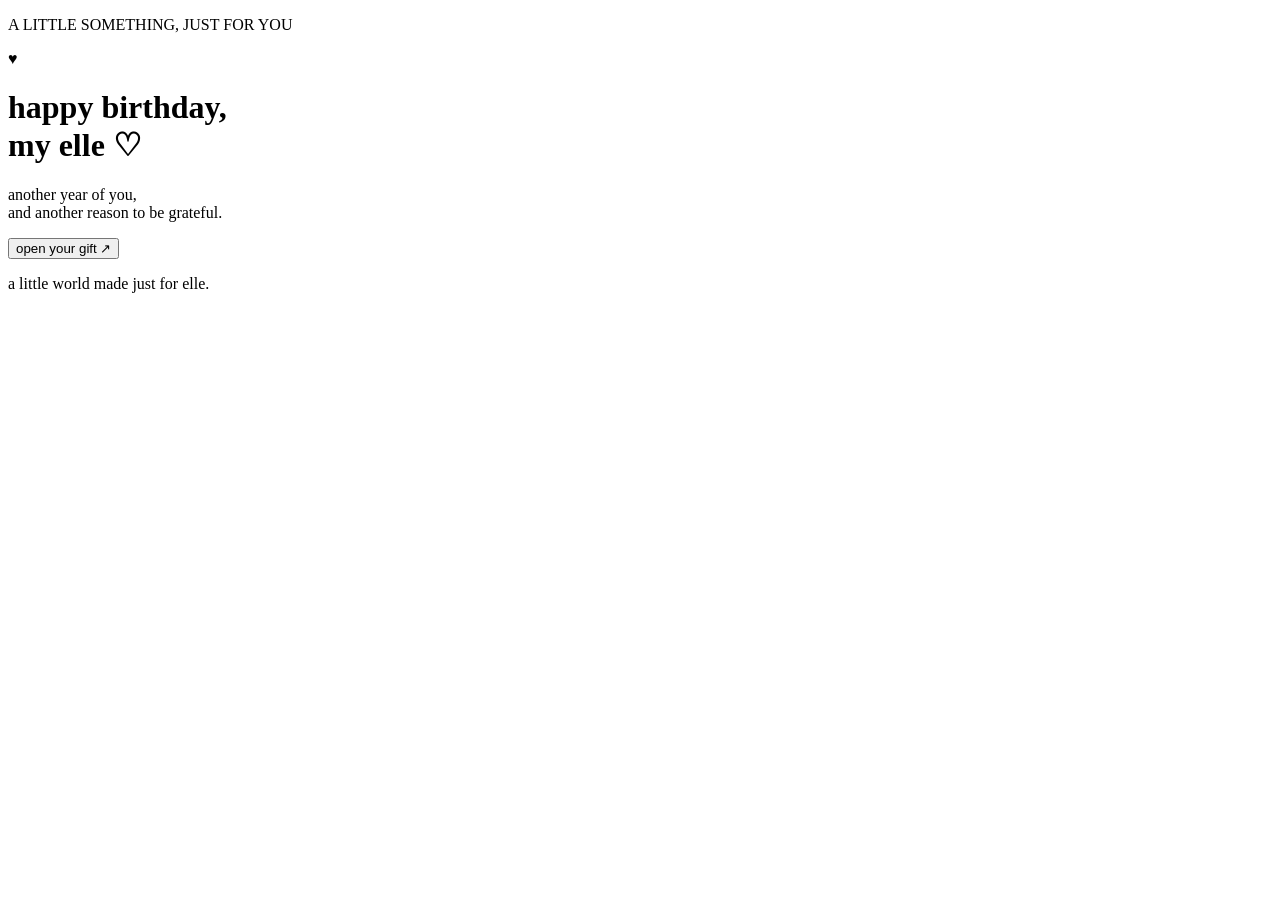
==== index.html @ bfdeb10f "Create index.html" ====
<!DOCTYPE html>
<html lang="en">
<head>
    <meta charset="UTF-8">
    <meta name="viewport" content="width=device-width, initial-scale=1.0">

    <title>happy birthday, elle ♡</title>

    <link rel="stylesheet" href="style.css">
</head>

<body>

    <main class="birthday-screen">

        <div class="birthday-content">

            <p class="eyebrow">
                A LITTLE SOMETHING, JUST FOR YOU
            </p>

            <div class="heart-icon">♥</div>

            <h1>
                happy birthday,<br>
                <span>my elle ♡</span>
            </h1>

            <div class="divider"></div>

            <p class="description">
                another year of you,<br>
                and another reason to be grateful.
            </p>

            <button id="open-gift">
                open your gift <span>↗</span>
            </button>

            <p class="footer-note">
                a little world made just for elle.
            </p>

        </div>

    </main>

    <script src="script.js"></script>
</body>
</html>
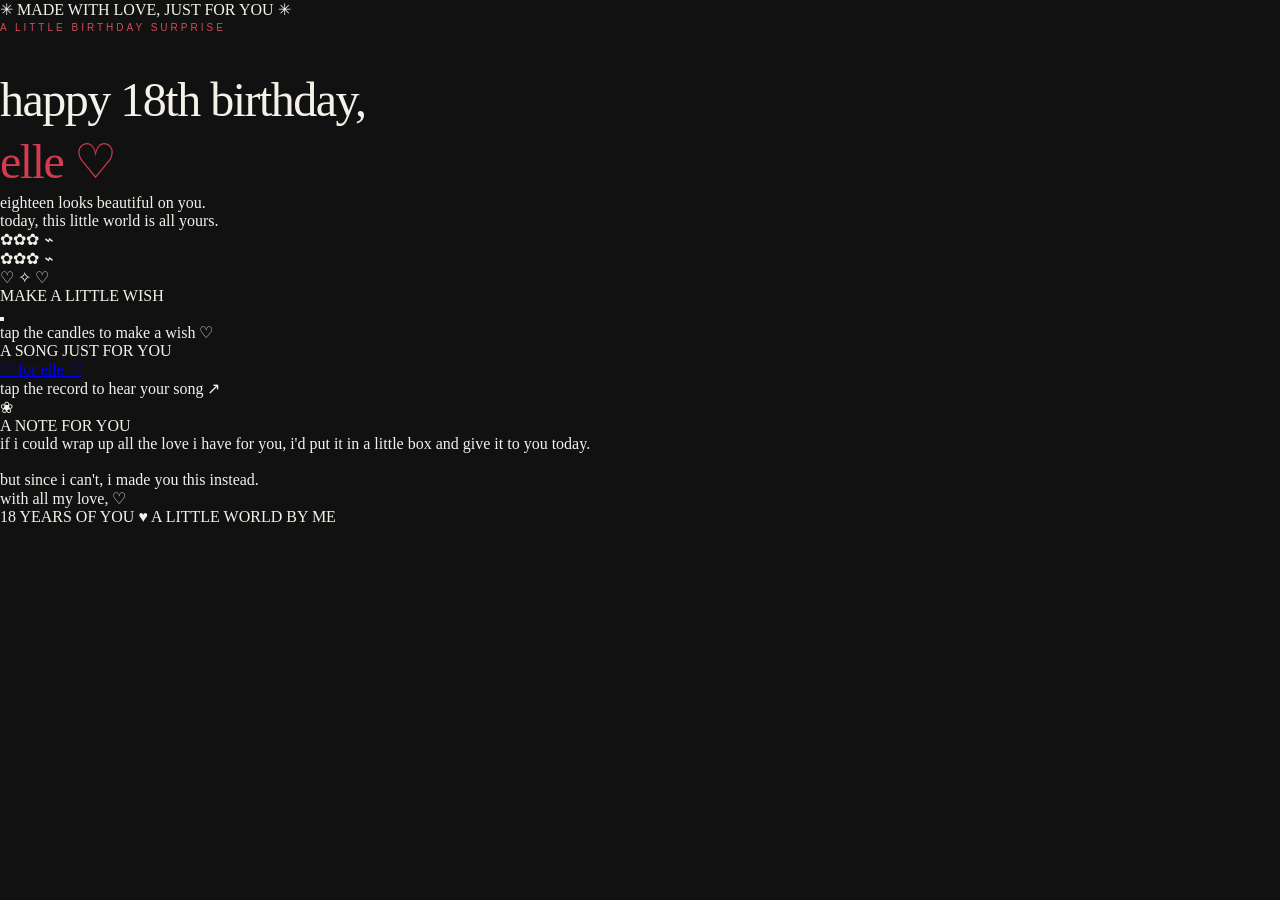
==== commit 6c87db95: "Update index.html" ====
--- a/index.html
+++ b/index.html
@@ -1,50 +1,164 @@
+
 <!DOCTYPE html>
 <html lang="en">
 <head>
-    <meta charset="UTF-8">
-    <meta name="viewport" content="width=device-width, initial-scale=1.0">
-
-    <title>happy birthday, elle ♡</title>
-
-    <link rel="stylesheet" href="style.css">
+  <meta charset="UTF-8">
+  <meta name="viewport" content="width=device-width, initial-scale=1.0">
+  <meta name="theme-color" content="#f5efe5">
+  <meta name="description" content="A little birthday world made with love for Elle.">
+  <title>Happy 18th Birthday Elle<33</title>
+  <link rel="stylesheet" href="style.css">
+  <link rel="preconnect" href="https://fonts.googleapis.com">
+  <link rel="preconnect" href="https://fonts.gstatic.com" crossorigin>
+  <link href="https://fonts.googleapis.com/css2?family=DM+Sans:wght@400;500;600;700&family=Playfair+Display:ital,wght@0,400;0,500;0,600;1,400;1,500&display=swap" rel="stylesheet">
 </head>
 
 <body>
+  <main class="birthday-page">
 
-    <main class="birthday-screen">
+    <div class="top-note">
+      <span class="tiny-star">✳</span>
+      MADE WITH LOVE, JUST FOR YOU
+      <span class="tiny-star">✳</span>
+    </div>
 
-        <div class="birthday-content">
+    <header class="intro">
+      <p class="eyebrow">A LITTLE BIRTHDAY SURPRISE</p>
 
-            <p class="eyebrow">
-                A LITTLE SOMETHING, JUST FOR YOU
-            </p>
+      <h1>happy 18th birthday,<br>
+        <span>elle ♡</span>
+      </h1>
 
-            <div class="heart-icon">♥</div>
+      <p class="intro-copy">
+        eighteen looks beautiful on you.<br>
+        today, this little world is all yours.
+      </p>
+    </header>
 
-            <h1>
-                happy birthday,<br>
-                <span>my elle ♡</span>
-            </h1>
+    <section class="birthday-scene" aria-label="Birthday cake and record player">
 
-            <div class="divider"></div>
+      <!-- Decorative orchids -->
+      <div class="orchid orchid-one" aria-hidden="true">
+        <span>✿</span><span>✿</span><span>✿</span>
+        <i>⌁</i>
+      </div>
 
-            <p class="description">
-                another year of you,<br>
-                and another reason to be grateful.
-            </p>
+      <div class="orchid orchid-two" aria-hidden="true">
+        <span>✿</span><span>✿</span><span>✿</span>
+        <i>⌁</i>
+      </div>
 
-            <button id="open-gift">
-                open your gift <span>↗</span>
-            </button>
+      <span class="floating-heart heart-one" aria-hidden="true">♡</span>
+      <span class="floating-heart heart-two" aria-hidden="true">✧</span>
+      <span class="floating-heart heart-three" aria-hidden="true">♡</span>
 
-            <p class="footer-note">
-                a little world made just for elle.
-            </p>
+      <!-- Birthday cake -->
+      <section class="cake-area">
+        <p class="object-label">MAKE A LITTLE WISH</p>
 
-        </div>
+        <button
+          class="cake-button"
+          id="candleButton"
+          type="button"
+          aria-label="Blow out the birthday candles"
+        >
+          <span class="cake-candles" aria-hidden="true">
+            <span class="candle candle-left">
+              <span class="flame"></span>
+            </span>
+            <span class="candle candle-middle">
+              <span class="flame"></span>
+            </span>
+            <span class="candle candle-right">
+              <span class="flame"></span>
+            </span>
+          </span>
 
-    </main>
+          <span class="cake">
+            <span class="cake-top">
+              <span class="icing-drip drip-one"></span>
+              <span class="icing-drip drip-two"></span>
+              <span class="icing-drip drip-three"></span>
+              <span class="icing-drip drip-four"></span>
+            </span>
+            <span class="cake-middle"></span>
+            <span class="cake-bottom"></span>
+            <span class="cake-plate"></span>
+          </span>
+        </button>
 
-    <script src="script.js"></script>
+        <p class="cake-hint" id="candleHint">
+          tap the candles to make a wish ♡
+        </p>
+        <p class="wish-message" id="wishMessage" hidden>
+          make a wish, birthday girl. ♡
+        </p>
+      </section>
+
+      <!-- Record player -->
+      <section class="record-area">
+        <p class="object-label">A SONG JUST FOR YOU</p>
+
+        <a
+          class="record-link"
+          id="spotifyLink"
+          href="https://open.spotify.com/track/7D0RhFcb3CrfPuTJ0obrod?si=yHlJPWkFQVKCgCAY8pLTEg&amp;utm_source=copy-link"
+          target="_blank"
+          rel="noopener noreferrer"
+          aria-label="Open Elle's birthday song on Spotify"
+        >
+          <span class="turntable">
+            <span class="turntable-top">
+              <span class="vinyl" id="vinyl">
+                <span class="vinyl-groove groove-one"></span>
+                <span class="vinyl-groove groove-two"></span>
+                <span class="vinyl-groove groove-three"></span>
+                <span class="vinyl-label">
+                  <span>♡</span>
+                </span>
+              </span>
+
+              <span class="tonearm">
+                <span class="tonearm-joint"></span>
+                <span class="tonearm-stick"></span>
+                <span class="tonearm-head"></span>
+              </span>
+            </span>
+
+            <span class="turntable-front">
+              <span class="player-light"></span>
+              <span class="player-brand">for elle ♡</span>
+            </span>
+          </span>
+        </a>
+
+        <p class="record-hint">tap the record to hear your song ↗</p>
+      </section>
+    </section>
+
+    <div class="scene-divider">
+      <span></span> ❀ <span></span>
+    </div>
+
+    <section class="welcome-note">
+      <p class="note-kicker">A NOTE FOR YOU</p>
+      <p class="note-text">
+        if i could wrap up all the love i have for you,
+        i'd put it in a little box and give it to you today.
+        <br><br>
+        but since i can't, i made you this instead.
+      </p>
+      <span class="note-heart">with all my love, ♡</span>
+    </section>
+
+    <footer class="page-footer">
+      <span>18 YEARS OF YOU</span>
+      <span class="footer-heart">♥</span>
+      <span>A LITTLE WORLD BY ME</span>
+    </footer>
+
+  </main>
+
+  <script src="script.js"></script>
 </body>
 </html>
--- a/style.css
+++ b/style.css
@@ -0,0 +1,226 @@
+/* =================================
+   ELLE'S BIRTHDAY WEBSITE
+   THEME: CHERRY RED ❤️
+================================= */
+
+:root {
+    --cherry-red: #B51F36;
+    --dark-red: #8B1A2A;
+    --soft-black: #111111;
+    --warm-cream: #F4F1E9;
+    --muted-cream: #D9D2CA;
+}
+
+/* RESET */
+
+* {
+    margin: 0;
+    padding: 0;
+    box-sizing: border-box;
+}
+
+html {
+    scroll-behavior: smooth;
+}
+
+body {
+    min-height: 100vh;
+    background: var(--soft-black);
+    color: var(--warm-cream);
+    font-family: Georgia, "Times New Roman", serif;
+}
+
+/* MAIN SCREEN */
+
+.birthday-screen {
+    min-height: 100vh;
+    min-height: 100svh;
+
+    display: flex;
+    align-items: center;
+    justify-content: center;
+
+    padding: 32px 24px;
+
+    background:
+        radial-gradient(
+            ellipse at center,
+            rgba(181, 31, 54, 0.13),
+            transparent 65%
+        ),
+        var(--soft-black);
+}
+
+/* CONTENT */
+
+.birthday-content {
+    width: 100%;
+    max-width: 480px;
+
+    display: flex;
+    flex-direction: column;
+    align-items: center;
+
+    text-align: center;
+
+    animation: fade-in 1.2s ease both;
+}
+
+/* INTRO TEXT */
+
+.eyebrow {
+    margin-bottom: 32px;
+
+    color: #D34A5D;
+    font-family: Arial, sans-serif;
+    font-size: 10px;
+    letter-spacing: 3px;
+    line-height: 1.8;
+}
+
+/* HEART */
+
+.heart-icon {
+    width: 56px;
+    height: 56px;
+
+    display: flex;
+    align-items: center;
+    justify-content: center;
+
+    margin-bottom: 28px;
+
+    border-radius: 50%;
+    background: var(--cherry-red);
+
+    color: var(--warm-cream);
+    font-size: 24px;
+
+    box-shadow: 0 0 35px rgba(181, 31, 54, 0.2);
+}
+
+/* HEADING */
+
+h1 {
+    color: var(--warm-cream);
+    font-size: clamp(32px, 8vw, 48px);
+    font-weight: normal;
+    line-height: 1.3;
+    letter-spacing: -1.5px;
+}
+
+h1 span {
+    color: #D43A50;
+}
+
+/* DIVIDER */
+
+.divider {
+    width: 48px;
+    height: 2px;
+
+    margin: 28px 0;
+
+    background: var(--cherry-red);
+}
+
+/* DESCRIPTION */
+
+.description {
+    color: var(--muted-cream);
+    font-size: 15px;
+    line-height: 2;
+}
+
+/* BUTTON */
+
+#open-gift {
+    margin-top: 36px;
+    padding: 14px 25px;
+
+    border: 1px solid var(--cherry-red);
+    border-radius: 5px;
+
+    background: var(--cherry-red);
+    color: #FFFFFF;
+
+    font-family: Arial, sans-serif;
+    font-size: 12px;
+    letter-spacing: 0.5px;
+
+    cursor: pointer;
+
+    transition:
+        background 0.3s ease,
+        transform 0.3s ease,
+        box-shadow 0.3s ease;
+}
+
+#open-gift:hover {
+    background: var(--dark-red);
+    box-shadow: 0 0 25px rgba(181, 31, 54, 0.2);
+    transform: translateY(-2px);
+}
+
+#open-gift:focus-visible {
+    outline: 2px solid var(--warm-cream);
+    outline-offset: 5px;
+}
+
+#open-gift span {
+    margin-left: 8px;
+}
+
+/* FOOTER */
+
+.footer-note {
+    margin-top: 28px;
+
+    color: #A6A09B;
+    font-size: 12px;
+    font-style: italic;
+}
+
+/* ENTRANCE ANIMATION */
+
+@keyframes fade-in {
+    from {
+        opacity: 0;
+        transform: translateY(12px);
+    }
+
+    to {
+        opacity: 1;
+        transform: translateY(0);
+    }
+}
+
+/* ACCESSIBILITY */
+
+@media (prefers-reduced-motion: reduce) {
+    *,
+    *::before,
+    *::after {
+        animation-duration: 0.01ms !important;
+        animation-iteration-count: 1 !important;
+        transition-duration: 0.01ms !important;
+        scroll-behavior: auto !important;
+    }
+}
+
+/* SMALL SCREENS */
+
+@media (max-width: 380px) {
+    .birthday-screen {
+        padding: 24px 18px;
+    }
+
+    .eyebrow {
+        font-size: 9px;
+        letter-spacing: 2px;
+    }
+
+    .description {
+        font-size: 14px;
+    }
+}
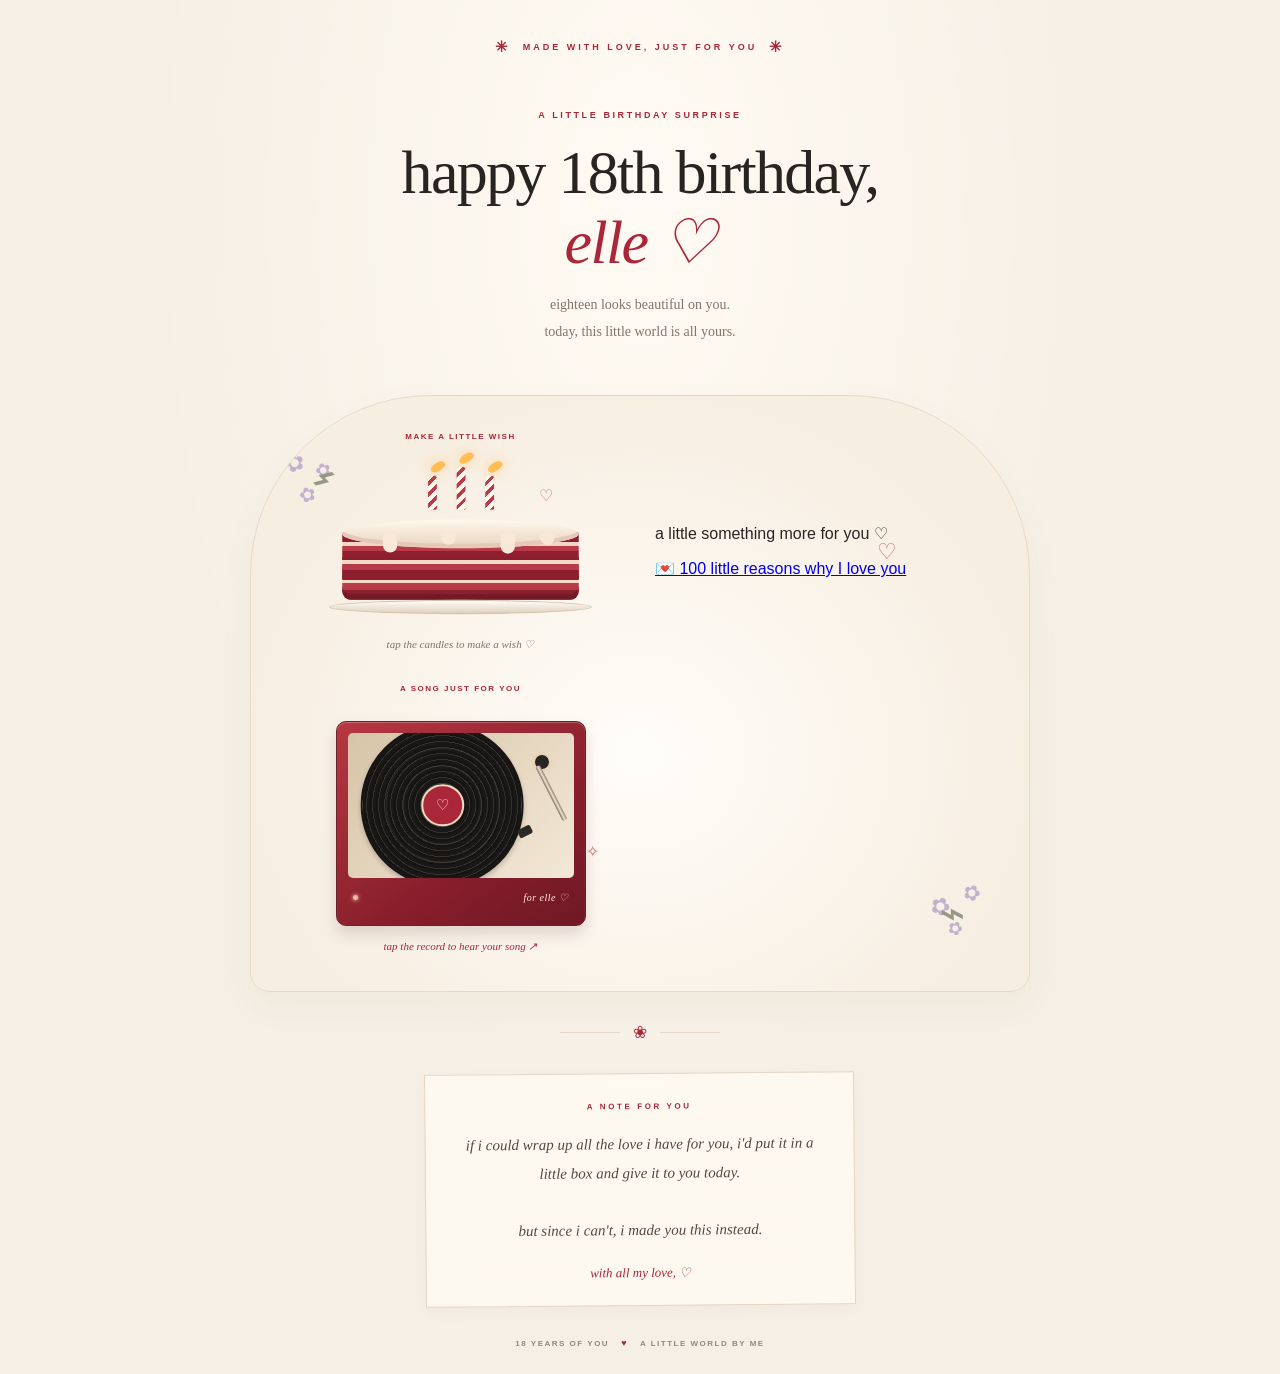
==== commit d80e4767: "Update index.html" ====
--- a/index.html
+++ b/index.html
@@ -95,6 +95,13 @@
         </p>
       </section>
 
+      <div class="reasons-link">
+    <p>a little something more for you ♡</p>
+    <a href="reasons.html" class="reasons-button">
+      💌 100 little reasons why I love you
+    </a>
+      </div>
+
       <!-- Record player -->
       <section class="record-area">
         <p class="object-label">A SONG JUST FOR YOU</p>
--- a/style.css
+++ b/style.css
@@ -1,226 +1,804 @@
-/* =================================
-   ELLE'S BIRTHDAY WEBSITE
-   THEME: CHERRY RED ❤️
-================================= */
 
 :root {
-    --cherry-red: #B51F36;
-    --dark-red: #8B1A2A;
-    --soft-black: #111111;
-    --warm-cream: #F4F1E9;
-    --muted-cream: #D9D2CA;
-}
-
-/* RESET */
+  --cream: #f5efe5;
+  --paper: #fffaf1;
+  --red: #a92738;
+  --red-dark: #761b29;
+  --red-light: #d66b72;
+  --ink: #282421;
+  --muted: #82766a;
+  --line: #e5d8c8;
+  --lilac: #b9a6c9;
+}
 
 * {
-    margin: 0;
-    padding: 0;
-    box-sizing: border-box;
+  box-sizing: border-box;
 }
 
 html {
-    scroll-behavior: smooth;
+  scroll-behavior: smooth;
 }
 
 body {
-    min-height: 100vh;
-    background: var(--soft-black);
-    color: var(--warm-cream);
-    font-family: Georgia, "Times New Roman", serif;
-}
-
-/* MAIN SCREEN */
-
-.birthday-screen {
-    min-height: 100vh;
-    min-height: 100svh;
-
-    display: flex;
-    align-items: center;
-    justify-content: center;
-
-    padding: 32px 24px;
-
-    background:
-        radial-gradient(
-            ellipse at center,
-            rgba(181, 31, 54, 0.13),
-            transparent 65%
-        ),
-        var(--soft-black);
-}
-
-/* CONTENT */
-
-.birthday-content {
+  margin: 0;
+  background:
+    radial-gradient(ellipse at 50% 15%, #fffaf3 0%, transparent 55%),
+    var(--cream);
+  color: var(--ink);
+  font-family: "DM Sans", sans-serif;
+}
+
+button,
+a {
+  -webkit-tap-highlight-color: transparent;
+}
+
+button:focus-visible,
+a:focus-visible {
+  outline: 2px solid var(--red);
+  outline-offset: 6px;
+}
+
+.birthday-page {
+  width: min(100% - 32px, 780px);
+  margin: 0 auto;
+  padding: 28px 0 18px;
+}
+
+.top-note {
+  display: flex;
+  align-items: center;
+  justify-content: center;
+  gap: 12px;
+  color: var(--red);
+  font-size: 9px;
+  font-weight: 700;
+  letter-spacing: 3px;
+  text-align: center;
+}
+
+.tiny-star {
+  font-size: 15px;
+}
+
+.intro {
+  padding: 45px 8px 10px;
+  text-align: center;
+}
+
+.eyebrow,
+.object-label,
+.note-kicker {
+  margin: 0;
+  color: var(--red);
+  font-size: 9px;
+  font-weight: 700;
+  letter-spacing: 2.6px;
+}
+
+.intro h1 {
+  margin: 17px 0 15px;
+  font-family: "Playfair Display", Georgia, serif;
+  font-size: clamp(37px, 8vw, 62px);
+  font-weight: 400;
+  line-height: 1.13;
+  letter-spacing: -1.7px;
+}
+
+.intro h1 span {
+  color: var(--red);
+  font-style: italic;
+}
+
+.intro-copy {
+  color: var(--muted);
+  font-family: "Playfair Display", Georgia, serif;
+  font-size: 14px;
+  line-height: 1.9;
+}
+
+.birthday-scene {
+  position: relative;
+  display: grid;
+  grid-template-columns: 1fr 1fr;
+  align-items: center;
+  gap: 18px;
+  min-height: 350px;
+  margin: 26px 0 10px;
+  padding: 28px 12px;
+  overflow: hidden;
+  border: 1px solid #e7d9c9;
+  border-radius: 180px 180px 20px 20px;
+  background:
+    radial-gradient(ellipse at 50% 60%, #fffdf8 0%, #f7eee2 72%);
+  box-shadow: 0 14px 38px #6c40200b;
+}
+
+.cake-area,
+.record-area {
+  position: relative;
+  z-index: 2;
+  min-width: 0;
+  text-align: center;
+}
+
+.object-label {
+  margin-bottom: 28px;
+  font-size: 8px;
+  letter-spacing: 1.5px;
+}
+
+.cake-button {
+  position: relative;
+  display: block;
+  width: 100%;
+  max-width: 225px;
+  height: 155px;
+  margin: 0 auto;
+  padding: 0;
+  border: 0;
+  background: transparent;
+  cursor: pointer;
+}
+
+.cake {
+  position: absolute;
+  right: 8%;
+  bottom: 16px;
+  left: 8%;
+  display: block;
+  height: 86px;
+}
+
+.cake-top {
+  position: absolute;
+  z-index: 3;
+  top: 0;
+  left: 0;
+  width: 100%;
+  height: 26px;
+  border-radius: 50%;
+  background: linear-gradient(180deg, #fff8ec, #e7d4bd);
+  box-shadow: inset 0 -4px 0 #e6c8b8;
+}
+
+.icing-drip {
+  position: absolute;
+  top: 13px;
+  display: block;
+  width: 13px;
+  background: #f7e8d7;
+  border-radius: 0 0 8px 8px;
+}
+
+.drip-one {
+  left: 17%;
+  height: 17px;
+}
+
+.drip-two {
+  left: 42%;
+  height: 10px;
+}
+
+.drip-three {
+  left: 67%;
+  height: 18px;
+}
+
+.drip-four {
+  left: 84%;
+  height: 10px;
+}
+
+.cake-middle {
+  position: absolute;
+  top: 12px;
+  left: 0;
+  width: 100%;
+  height: 42px;
+  background:
+    repeating-linear-gradient(
+      0deg,
+      #8f1f30 0 8px,
+      #b83a48 8px 13px,
+      #f2d7c3 13px 17px
+    );
+  box-shadow: inset 0 -3px 0 #6d1928;
+}
+
+.cake-bottom {
+  position: absolute;
+  top: 34px;
+  left: 0;
+  width: 100%;
+  height: 39px;
+  border-radius: 0 0 8px 8px;
+  background:
+    repeating-linear-gradient(
+      0deg,
+      #8d1e2d 0 9px,
+      #b93a48 9px 15px,
+      #f3d9c6 15px 18px
+    );
+  box-shadow: inset 0 -5px 0 #721b28;
+}
+
+.cake-plate {
+  position: absolute;
+  z-index: 4;
+  bottom: 0;
+  left: -6%;
+  width: 112%;
+  height: 13px;
+  border: 1px solid #d6c2a8;
+  border-radius: 50%;
+  background: linear-gradient(#fffdf8, #dfd1be);
+}
+
+.cake-candles {
+  position: absolute;
+  z-index: 5;
+  top: 1px;
+  left: 0;
+  display: flex;
+  justify-content: center;
+  align-items: flex-end;
+  gap: 18px;
+  width: 100%;
+  height: 43px;
+}
+
+.candle {
+  position: relative;
+  display: block;
+  width: 8px;
+  height: 31px;
+  border-radius: 3px 3px 1px 1px;
+  background: repeating-linear-gradient(
+    135deg,
+    #fff8ec 0 4px,
+    #bb3a49 4px 7px
+  );
+  box-shadow: 0 0 2px #5c1a2220;
+}
+
+.candle-middle {
+  height: 39px;
+}
+
+.flame {
+  position: absolute;
+  top: -17px;
+  left: 0;
+  width: 8px;
+  height: 14px;
+  border-radius: 70% 25% 65% 35%;
+  background: #ffbd54;
+  transform: rotate(45deg);
+  box-shadow: 0 0 12px #ffb4499c;
+  animation: flicker 0.8s ease-in-out infinite alternate;
+  transform-origin: bottom center;
+}
+
+.candle-middle .flame {
+  animation-delay: 0.2s;
+}
+
+.candle-right .flame {
+  animation-delay: 0.4s;
+}
+
+@keyframes flicker {
+  from {
+    transform: rotate(38deg) scale(0.94);
+    opacity: 0.9;
+  }
+
+  to {
+    transform: rotate(51deg) scale(1.08);
+    opacity: 1;
+  }
+}
+
+.cake-button.blown-out .flame {
+  display: none;
+}
+
+.cake-hint,
+.record-hint {
+  margin: 12px 0 0;
+  color: var(--muted);
+  font-family: "Playfair Display", Georgia, serif;
+  font-size: 11px;
+  font-style: italic;
+  line-height: 1.6;
+}
+
+.wish-message {
+  margin: 12px 0 0;
+  color: var(--red);
+  font-family: "Playfair Display", Georgia, serif;
+  font-size: 13px;
+  font-style: italic;
+  line-height: 1.5;
+}
+
+.wish-message[hidden] {
+  display: none;
+}
+
+/* Record player */
+
+.record-link {
+  display: block;
+  width: 100%;
+  max-width: 230px;
+  margin: 0 auto;
+  text-decoration: none;
+}
+
+.turntable {
+  position: relative;
+  display: block;
+  width: 100%;
+  aspect-ratio: 1 / 0.82;
+  padding: 11px;
+  border: 1px solid #6b222a;
+  border-radius: 10px;
+  background: linear-gradient(145deg, #b63843, #861d2a 65%, #6f1825);
+  box-shadow:
+    0 8px 15px #49121d25,
+    inset 0 1px 1px #ffffff42;
+  transition: transform 0.2s ease, box-shadow 0.2s ease;
+}
+
+.record-link:active .turntable {
+  transform: scale(0.97);
+}
+
+.turntable-top {
+  position: relative;
+  display: block;
+  width: 100%;
+  height: 80%;
+  overflow: hidden;
+  border-radius: 5px;
+  background: linear-gradient(135deg, #d7c4a8, #f3e8d6);
+}
+
+.vinyl {
+  position: absolute;
+  top: 50%;
+  left: 42%;
+  width: 72%;
+  aspect-ratio: 1;
+  border: 2px solid #171615;
+  border-radius: 50%;
+  background:
+    repeating-radial-gradient(
+      circle at center,
+      #191817 0 3px,
+      #34312e 3px 4px,
+      #151413 4px 6px
+    );
+  box-shadow: 0 3px 5px #0003;
+  transform: translate(-50%, -50%);
+}
+
+.vinyl-groove {
+  position: absolute;
+  border: 1px solid #ffffff16;
+  border-radius: 50%;
+}
+
+.groove-one {
+  inset: 14%;
+}
+
+.groove-two {
+  inset: 25%;
+}
+
+.groove-three {
+  inset: 36%;
+}
+
+.vinyl-label {
+  position: absolute;
+  top: 50%;
+  left: 50%;
+  display: grid;
+  width: 27%;
+  aspect-ratio: 1;
+  place-items: center;
+  border: 2px solid #f3d9c0;
+  border-radius: 50%;
+  background: var(--red);
+  color: #fff4e8;
+  font-family: "Playfair Display", Georgia, serif;
+  font-size: 15px;
+  transform: translate(-50%, -50%);
+}
+
+.record-link.playing .vinyl {
+  animation: spin-record 3s linear infinite;
+}
+
+@keyframes spin-record {
+  to {
+    transform: translate(-50%, -50%) rotate(360deg);
+  }
+}
+
+.tonearm {
+  position: absolute;
+  z-index: 2;
+  top: 13%;
+  right: 8%;
+  display: block;
+  width: 35%;
+  height: 65%;
+}
+
+.tonearm-joint {
+  position: absolute;
+  top: 0;
+  right: 4%;
+  width: 20px;
+  height: 20px;
+  border: 3px solid #e8d5ba;
+  border-radius: 50%;
+  background: #292523;
+}
+
+.tonearm-stick {
+  position: absolute;
+  top: 14px;
+  right: 19%;
+  width: 5px;
+  height: 65%;
+  border-radius: 4px;
+  background: linear-gradient(90deg, #756b5f, #f2e2cc, #8e7e6a);
+  transform: rotate(-27deg);
+  transform-origin: top center;
+  transition: transform 0.5s ease;
+}
+
+.tonearm-head {
+  position: absolute;
+  right: 30%;
+  bottom: 10%;
+  width: 14px;
+  height: 9px;
+  border-radius: 2px;
+  background: #2b2926;
+  transform: rotate(-27deg);
+}
+
+.record-link.playing .tonearm-stick {
+  transform: rotate(-13deg);
+}
+
+.turntable-front {
+  display: flex;
+  align-items: center;
+  justify-content: space-between;
+  height: 20%;
+  padding: 4px 5px 0;
+}
+
+.player-light {
+  width: 5px;
+  height: 5px;
+  border-radius: 50%;
+  background: #e9bba0;
+  box-shadow: 0 0 4px #ffe5c0;
+}
+
+.player-brand {
+  color: #fff0e3;
+  font-family: "Playfair Display", Georgia, serif;
+  font-size: 10px;
+  font-style: italic;
+  letter-spacing: 0.5px;
+}
+
+.record-hint {
+  color: var(--red);
+}
+
+/* Decorative flowers and details */
+
+.orchid {
+  position: absolute;
+  z-index: 1;
+  color: var(--lilac);
+  pointer-events: none;
+  opacity: 0.83;
+}
+
+.orchid span {
+  position: absolute;
+  display: block;
+  font-size: 24px;
+  text-shadow: 0 1px 0 #ffffff8c;
+}
+
+.orchid i {
+  position: absolute;
+  color: #7f8970;
+  font-size: 43px;
+  font-style: normal;
+  transform: rotate(-25deg);
+}
+
+.orchid-one {
+  top: 43px;
+  left: 14px;
+  width: 70px;
+  height: 75px;
+  transform: rotate(-20deg);
+}
+
+.orchid-one span:nth-child(1) {
+  top: 0;
+  left: 0;
+}
+
+.orchid-one span:nth-child(2) {
+  top: 19px;
+  left: 27px;
+  font-size: 19px;
+}
+
+.orchid-one span:nth-child(3) {
+  top: 36px;
+  left: 3px;
+  font-size: 20px;
+}
+
+.orchid-one i {
+  top: 12px;
+  left: 19px;
+}
+
+.orchid-two {
+  right: 8px;
+  bottom: 40px;
+  width: 65px;
+  height: 72px;
+  transform: rotate(23deg);
+}
+
+.orchid-two span:nth-child(1) {
+  top: 0;
+  left: 25px;
+  font-size: 21px;
+}
+
+.orchid-two span:nth-child(2) {
+  top: 22px;
+  left: 0;
+}
+
+.orchid-two span:nth-child(3) {
+  top: 40px;
+  left: 25px;
+  font-size: 18px;
+}
+
+.orchid-two i {
+  top: 12px;
+  left: 10px;
+}
+
+.floating-heart {
+  position: absolute;
+  z-index: 1;
+  color: var(--red-light);
+  pointer-events: none;
+}
+
+.heart-one {
+  top: 24%;
+  right: 17%;
+  font-size: 22px;
+}
+
+.heart-two {
+  bottom: 22%;
+  left: 43%;
+  font-size: 16px;
+}
+
+.heart-three {
+  top: 15%;
+  left: 37%;
+  font-size: 16px;
+}
+
+/* Personal note */
+
+.scene-divider {
+  display: flex;
+  align-items: center;
+  justify-content: center;
+  gap: 13px;
+  margin: 30px auto;
+  color: var(--red);
+  font-size: 17px;
+}
+
+.scene-divider span {
+  width: 60px;
+  height: 1px;
+  background: var(--line);
+}
+
+.welcome-note {
+  width: min(100%, 430px);
+  margin: 0 auto;
+  padding: 28px 25px 24px;
+  border: 1px solid #e5d6c4;
+  background:
+    linear-gradient(#fffaf1e8, #fffaf1e8),
+    repeating-linear-gradient(
+      0deg,
+      transparent 0 27px,
+      #dfcdb81c 27px 28px
+    );
+  box-shadow: 0 5px 16px #5b392008;
+  text-align: center;
+  transform: rotate(-0.5deg);
+}
+
+.note-kicker {
+  font-size: 8px;
+}
+
+.note-text {
+  margin: 19px 0;
+  color: #554941;
+  font-family: "Playfair Display", Georgia, serif;
+  font-size: 15px;
+  font-style: italic;
+  line-height: 1.9;
+}
+
+.note-heart {
+  color: var(--red);
+  font-family: "Playfair Display", Georgia, serif;
+  font-size: 13px;
+  font-style: italic;
+}
+
+.page-footer {
+  display: flex;
+  align-items: center;
+  justify-content: center;
+  flex-wrap: wrap;
+  gap: 12px;
+  padding: 32px 0 8px;
+  color: #968678;
+  font-size: 8px;
+  font-weight: 600;
+  letter-spacing: 1.5px;
+}
+
+.footer-heart {
+  color: var(--red);
+  font-size: 9px;
+}
+
+@media (min-width: 650px) {
+  .birthday-page {
+    padding-top: 38px;
+  }
+
+  .intro {
+    padding-top: 54px;
+  }
+
+  .birthday-scene {
+    min-height: 410px;
+    gap: 30px;
+    padding: 36px 45px;
+  }
+
+  .cake-button {
+    max-width: 255px;
+    transform: scale(1.1);
+  }
+
+  .record-link {
+    max-width: 250px;
+  }
+
+  .orchid-one {
+    left: 40px;
+  }
+
+  .orchid-two {
+    right: 35px;
+  }
+}
+
+@media (max-width: 420px) {
+  .birthday-page {
+    width: calc(100% - 22px);
+    padding-top: 22px;
+  }
+
+  .top-note {
+    gap: 7px;
+    font-size: 8px;
+    letter-spacing: 1.8px;
+  }
+
+  .intro {
+    padding-top: 37px;
+  }
+
+  .intro h1 {
+    font-size: clamp(35px, 9vw, 43px);
+  }
+
+  .birthday-scene {
+    grid-template-columns: 1fr;
+    gap: 42px;
+    padding: 35px 12px 32px;
+    border-radius: 150px 150px 18px 18px;
+  }
+
+  .cake-area,
+  .record-area {
     width: 100%;
-    max-width: 480px;
-
-    display: flex;
-    flex-direction: column;
-    align-items: center;
-
-    text-align: center;
-
-    animation: fade-in 1.2s ease both;
-}
-
-/* INTRO TEXT */
-
-.eyebrow {
-    margin-bottom: 32px;
-
-    color: #D34A5D;
-    font-family: Arial, sans-serif;
-    font-size: 10px;
-    letter-spacing: 3px;
-    line-height: 1.8;
-}
-
-/* HEART */
-
-.heart-icon {
-    width: 56px;
-    height: 56px;
-
-    display: flex;
-    align-items: center;
-    justify-content: center;
-
-    margin-bottom: 28px;
-
-    border-radius: 50%;
-    background: var(--cherry-red);
-
-    color: var(--warm-cream);
-    font-size: 24px;
-
-    box-shadow: 0 0 35px rgba(181, 31, 54, 0.2);
-}
-
-/* HEADING */
-
-h1 {
-    color: var(--warm-cream);
-    font-size: clamp(32px, 8vw, 48px);
-    font-weight: normal;
-    line-height: 1.3;
-    letter-spacing: -1.5px;
-}
-
-h1 span {
-    color: #D43A50;
-}
-
-/* DIVIDER */
-
-.divider {
-    width: 48px;
-    height: 2px;
-
-    margin: 28px 0;
-
-    background: var(--cherry-red);
-}
-
-/* DESCRIPTION */
-
-.description {
-    color: var(--muted-cream);
-    font-size: 15px;
-    line-height: 2;
-}
-
-/* BUTTON */
-
-#open-gift {
-    margin-top: 36px;
-    padding: 14px 25px;
-
-    border: 1px solid var(--cherry-red);
-    border-radius: 5px;
-
-    background: var(--cherry-red);
-    color: #FFFFFF;
-
-    font-family: Arial, sans-serif;
-    font-size: 12px;
-    letter-spacing: 0.5px;
-
-    cursor: pointer;
-
-    transition:
-        background 0.3s ease,
-        transform 0.3s ease,
-        box-shadow 0.3s ease;
-}
-
-#open-gift:hover {
-    background: var(--dark-red);
-    box-shadow: 0 0 25px rgba(181, 31, 54, 0.2);
-    transform: translateY(-2px);
-}
-
-#open-gift:focus-visible {
-    outline: 2px solid var(--warm-cream);
-    outline-offset: 5px;
-}
-
-#open-gift span {
-    margin-left: 8px;
-}
-
-/* FOOTER */
-
-.footer-note {
-    margin-top: 28px;
-
-    color: #A6A09B;
-    font-size: 12px;
-    font-style: italic;
-}
-
-/* ENTRANCE ANIMATION */
-
-@keyframes fade-in {
-    from {
-        opacity: 0;
-        transform: translateY(12px);
-    }
-
-    to {
-        opacity: 1;
-        transform: translateY(0);
-    }
-}
-
-/* ACCESSIBILITY */
+  }
+
+  .object-label {
+    margin-bottom: 24px;
+  }
+
+  .cake-button {
+    height: 155px;
+    max-width: 235px;
+  }
+
+  .record-link {
+    max-width: 225px;
+  }
+
+  .orchid-one {
+    top: 32px;
+    left: 7px;
+    transform: scale(0.8) rotate(-20deg);
+  }
+
+  .orchid-two {
+    right: 3px;
+    bottom: 38px;
+    transform: scale(0.8) rotate(23deg);
+  }
+
+  .heart-one {
+    top: 31%;
+    right: 13%;
+  }
+
+  .heart-two {
+    bottom: 26%;
+    left: 20%;
+  }
+}
 
 @media (prefers-reduced-motion: reduce) {
-    *,
-    *::before,
-    *::after {
-        animation-duration: 0.01ms !important;
-        animation-iteration-count: 1 !important;
-        transition-duration: 0.01ms !important;
-        scroll-behavior: auto !important;
-    }
-}
-
-/* SMALL SCREENS */
-
-@media (max-width: 380px) {
-    .birthday-screen {
-        padding: 24px 18px;
-    }
-
-    .eyebrow {
-        font-size: 9px;
-        letter-spacing: 2px;
-    }
-
-    .description {
-        font-size: 14px;
-    }
-}
+  *,
+  *::before,
+  *::after {
+    scroll-behavior: auto !important;
+    animation-duration: 0.01ms !important;
+    animation-iteration-count: 1 !important;
+    transition-duration: 0.01ms !important;
+  }
+}
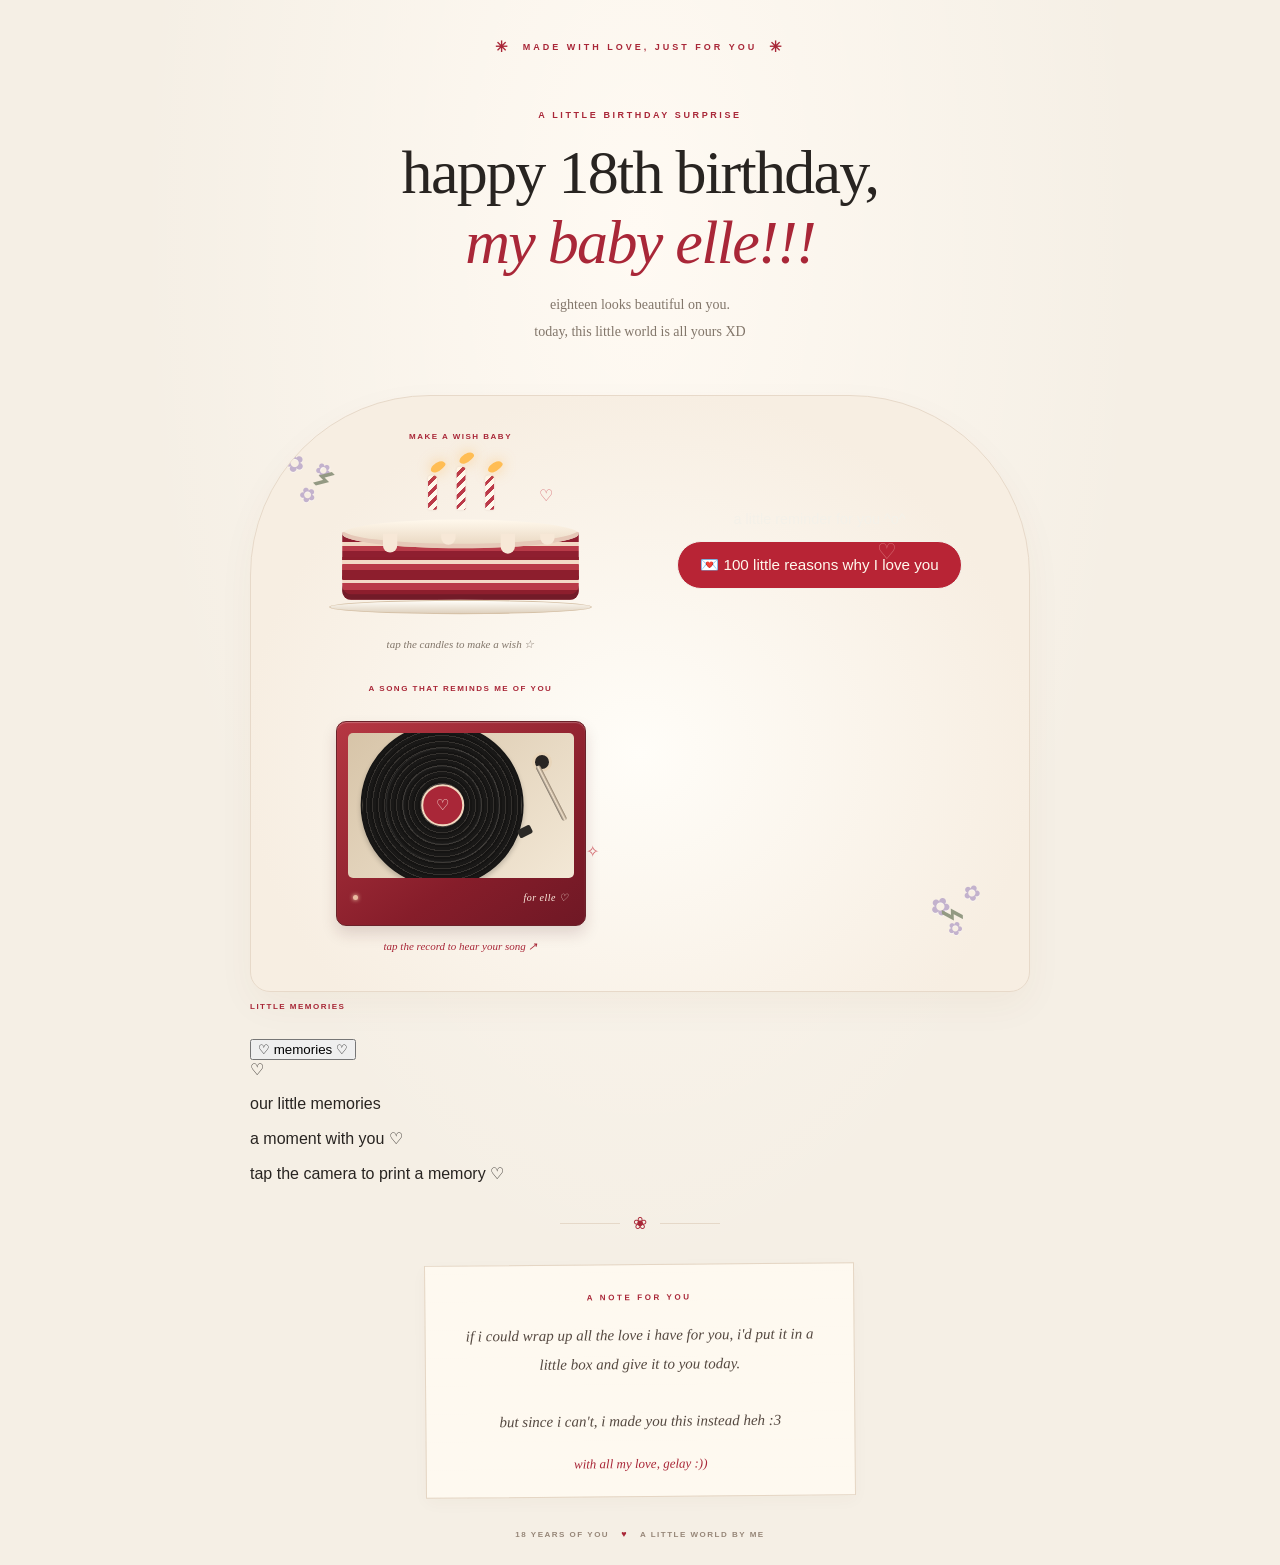
==== commit 4a1d7fe7: "Update index.html" ====
--- a/index.html
+++ b/index.html
@@ -26,12 +26,12 @@
       <p class="eyebrow">A LITTLE BIRTHDAY SURPRISE</p>
 
       <h1>happy 18th birthday,<br>
-        <span>elle ♡</span>
+        <span>my baby elle!!!</span>
       </h1>
 
       <p class="intro-copy">
         eighteen looks beautiful on you.<br>
-        today, this little world is all yours.
+        today, this little world is all yours XD
       </p>
     </header>
 
@@ -54,7 +54,7 @@
 
       <!-- Birthday cake -->
       <section class="cake-area">
-        <p class="object-label">MAKE A LITTLE WISH</p>
+        <p class="object-label">MAKE A WISH BABY</p>
 
         <button
           class="cake-button"
@@ -88,15 +88,15 @@
         </button>
 
         <p class="cake-hint" id="candleHint">
-          tap the candles to make a wish ♡
+          tap the candles to make a wish ☆
         </p>
         <p class="wish-message" id="wishMessage" hidden>
-          make a wish, birthday girl. ♡
+          may all your wishes and dreams come true :DD
         </p>
       </section>
 
       <div class="reasons-link">
-    <p>a little something more for you ♡</p>
+    <p>a little reminder for you ^o^</p>
     <a href="reasons.html" class="reasons-button">
       💌 100 little reasons why I love you
     </a>
@@ -104,7 +104,7 @@
 
       <!-- Record player -->
       <section class="record-area">
-        <p class="object-label">A SONG JUST FOR YOU</p>
+        <p class="object-label">A SONG THAT REMINDS ME OF YOU</p>
 
         <a
           class="record-link"
@@ -143,6 +143,40 @@
       </section>
     </section>
 
+    <!-- Polaroid camera -->
+  <section class="polaroid-area">
+    <p class="object-label">LITTLE MEMORIES</p>
+
+    <button
+      class="polaroid-camera"
+      id="polaroidButton"
+      type="button"
+      aria-label="Print a memory with Elle"
+    >
+      <span class="camera-flash"></span>
+      <span class="camera-viewfinder"></span>
+      <span class="camera-lens">
+        <span class="lens-shine"></span>
+      </span>
+      <span class="camera-button"></span>
+      <span class="camera-brand">♡ memories ♡</span>
+    </button>
+
+    <div class="photo-slot" id="photoSlot" aria-live="polite">
+      <div class="polaroid-photo" id="polaroidPhoto">
+        <div class="photo-placeholder">
+          <span>♡</span>
+          <p>our little memories</p>
+        </div>
+        <p class="polaroid-caption">a moment with you ♡</p>
+      </div>
+    </div>
+
+    <p class="polaroid-hint" id="polaroidHint">
+      tap the camera to print a memory ♡
+    </p>
+  </section>
+
     <div class="scene-divider">
       <span></span> ❀ <span></span>
     </div>
@@ -153,9 +187,9 @@
         if i could wrap up all the love i have for you,
         i'd put it in a little box and give it to you today.
         <br><br>
-        but since i can't, i made you this instead.
+        but since i can't, i made you this instead heh :3
       </p>
-      <span class="note-heart">with all my love, ♡</span>
+      <span class="note-heart">with all my love, gelay :))</span>
     </section>
 
     <footer class="page-footer">
--- a/style.css
+++ b/style.css
@@ -802,3 +802,33 @@
     transition-duration: 0.01ms !important;
   }
 }
+
+/* 100 REASONS BUTTON */
+
+.reasons-link {
+text-align: center;
+margin: 35px auto;
+padding: 0 16px;
+}
+
+.reasons-link p {
+color: #f4f1e9;
+font-size: 0.9rem;
+margin-bottom: 14px;
+}
+
+.reasons-button {
+display: inline-block;
+padding: 14px 22px;
+background: #b82435;
+color: #fff8ed;
+text-decoration: none;
+border: 1px solid #f4f1e9;
+border-radius: 30px;
+font-size: 0.95rem;
+transition: transform 0.2s ease;
+}
+
+.reasons-button:hover {
+transform: translateY(-3px);
+}
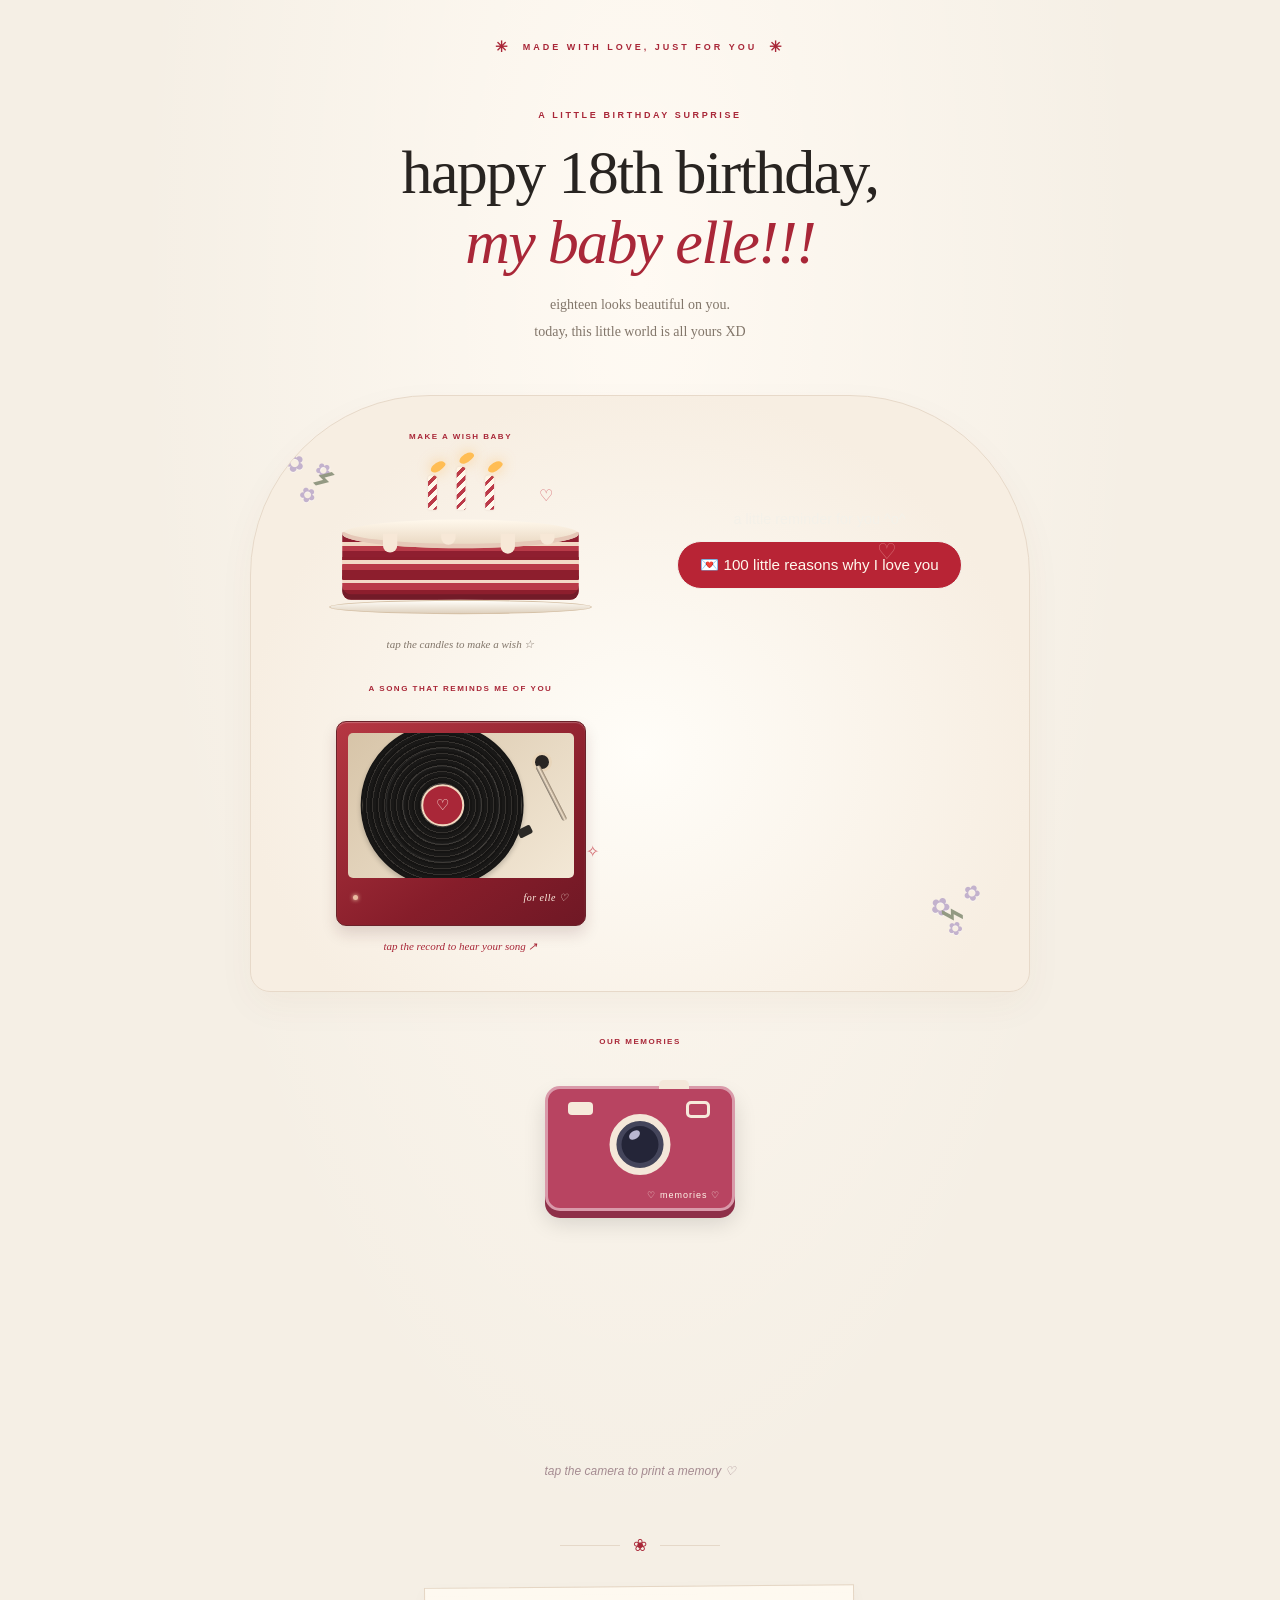
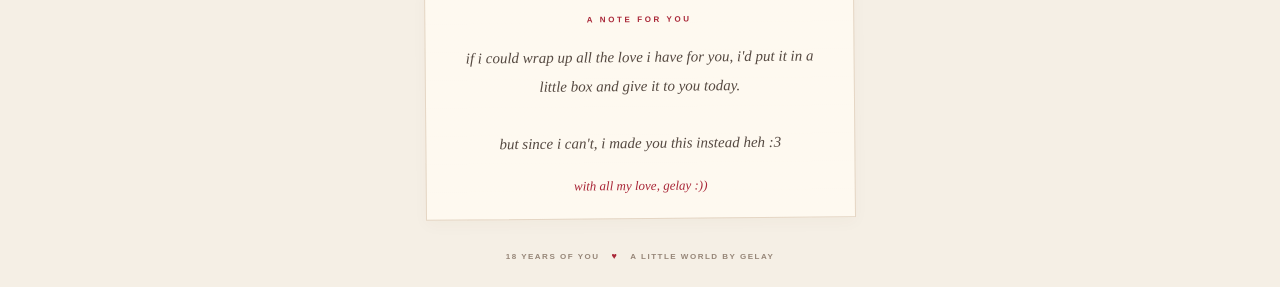
==== commit ba1ab85a: "Update index.html" ====
--- a/index.html
+++ b/index.html
@@ -145,13 +145,13 @@
 
     <!-- Polaroid camera -->
   <section class="polaroid-area">
-    <p class="object-label">LITTLE MEMORIES</p>
+    <p class="object-label">OUR MEMORIES</p>
 
     <button
       class="polaroid-camera"
       id="polaroidButton"
       type="button"
-      aria-label="Print a memory with Elle"
+      aria-label="Print picture"
     >
       <span class="camera-flash"></span>
       <span class="camera-viewfinder"></span>
@@ -166,9 +166,9 @@
       <div class="polaroid-photo" id="polaroidPhoto">
         <div class="photo-placeholder">
           <span>♡</span>
-          <p>our little memories</p>
+          <p>our corememories</p>
         </div>
-        <p class="polaroid-caption">a moment with you ♡</p>
+        <p class="polaroid-caption">memorable moments with you >o<</p>
       </div>
     </div>
 
@@ -195,7 +195,7 @@
     <footer class="page-footer">
       <span>18 YEARS OF YOU</span>
       <span class="footer-heart">♥</span>
-      <span>A LITTLE WORLD BY ME</span>
+      <span>A LITTLE WORLD BY GELAY</span>
     </footer>
 
   </main>
--- a/style.css
+++ b/style.css
@@ -832,3 +832,156 @@
 .reasons-button:hover {
 transform: translateY(-3px);
 }
+
+/* ================================
+POLAROID CAMERA
+================================ */
+
+.polaroid-area {
+display: flex;
+flex-direction: column;
+align-items: center;
+text-align: center;
+margin: 35px auto;
+padding: 10px 16px;
+}
+
+.polaroid-camera {
+position: relative;
+width: 190px;
+height: 125px;
+margin: 12px auto;
+border: 3px solid #d99aaa;
+border-radius: 15px;
+background: #b84461;
+box-shadow: 0 7px 0 #8e3049, 0 12px 22px #0002;
+cursor: pointer;
+transition: transform 0.2s ease;
+}
+
+.polaroid-camera:hover {
+transform: translateY(-3px);
+}
+
+.polaroid-camera:active {
+transform: scale(0.96);
+}
+
+.camera-flash {
+position: absolute;
+top: 13px;
+left: 20px;
+width: 25px;
+height: 13px;
+border-radius: 4px;
+background: #f6eadb;
+}
+
+.camera-viewfinder {
+position: absolute;
+top: 12px;
+right: 22px;
+width: 24px;
+height: 17px;
+border: 3px solid #f6eadb;
+border-radius: 5px;
+}
+
+.camera-lens {
+position: absolute;
+top: 25px;
+left: 50%;
+width: 61px;
+height: 61px;
+transform: translateX(-50%);
+border: 7px solid #f4e7d9;
+border-radius: 50%;
+background: #242538;
+box-shadow: inset 0 0 0 5px #44455b;
+}
+
+.lens-shine {
+position: absolute;
+top: 10px;
+left: 12px;
+width: 12px;
+height: 8px;
+border-radius: 50%;
+background: #b8b6d0;
+transform: rotate(-35deg);
+}
+
+.camera-button {
+position: absolute;
+top: -9px;
+right: 43px;
+width: 30px;
+height: 9px;
+border-radius: 5px 5px 0 0;
+background: #f4e7d9;
+}
+
+.camera-brand {
+position: absolute;
+right: 12px;
+bottom: 8px;
+color: #fff5e9;
+font-size: 9px;
+letter-spacing: 1px;
+}
+
+.photo-slot {
+min-height: 0;
+display: flex;
+justify-content: center;
+margin-top: 20px;
+}
+
+.polaroid-photo {
+width: 160px;
+padding: 9px 9px 14px;
+background: #f6f0e5;
+box-shadow: 0 5px 14px #0002;
+transform: rotate(-3deg);
+opacity: 0;
+visibility: hidden;
+transition: opacity 0.5s ease, transform 0.5s ease;
+}
+
+.polaroid-photo.printed {
+opacity: 1;
+visibility: visible;
+transform: rotate(-3deg) translateY(0);
+}
+
+.photo-placeholder {
+aspect-ratio: 1 / 1;
+display: flex;
+flex-direction: column;
+align-items: center;
+justify-content: center;
+background: #eadbd5;
+color: #a33a52;
+}
+
+.photo-placeholder span {
+font-size: 32px;
+}
+
+.photo-placeholder p {
+font-size: 10px;
+}
+
+.polaroid-caption {
+margin: 12px 0 0;
+color: #6c3745;
+font-family: cursive;
+font-size: 12px;
+}
+
+.polaroid-hint {
+margin-top: 14px;
+font-size: 12px;
+font-style: italic;
+color: #a58b91;
+}
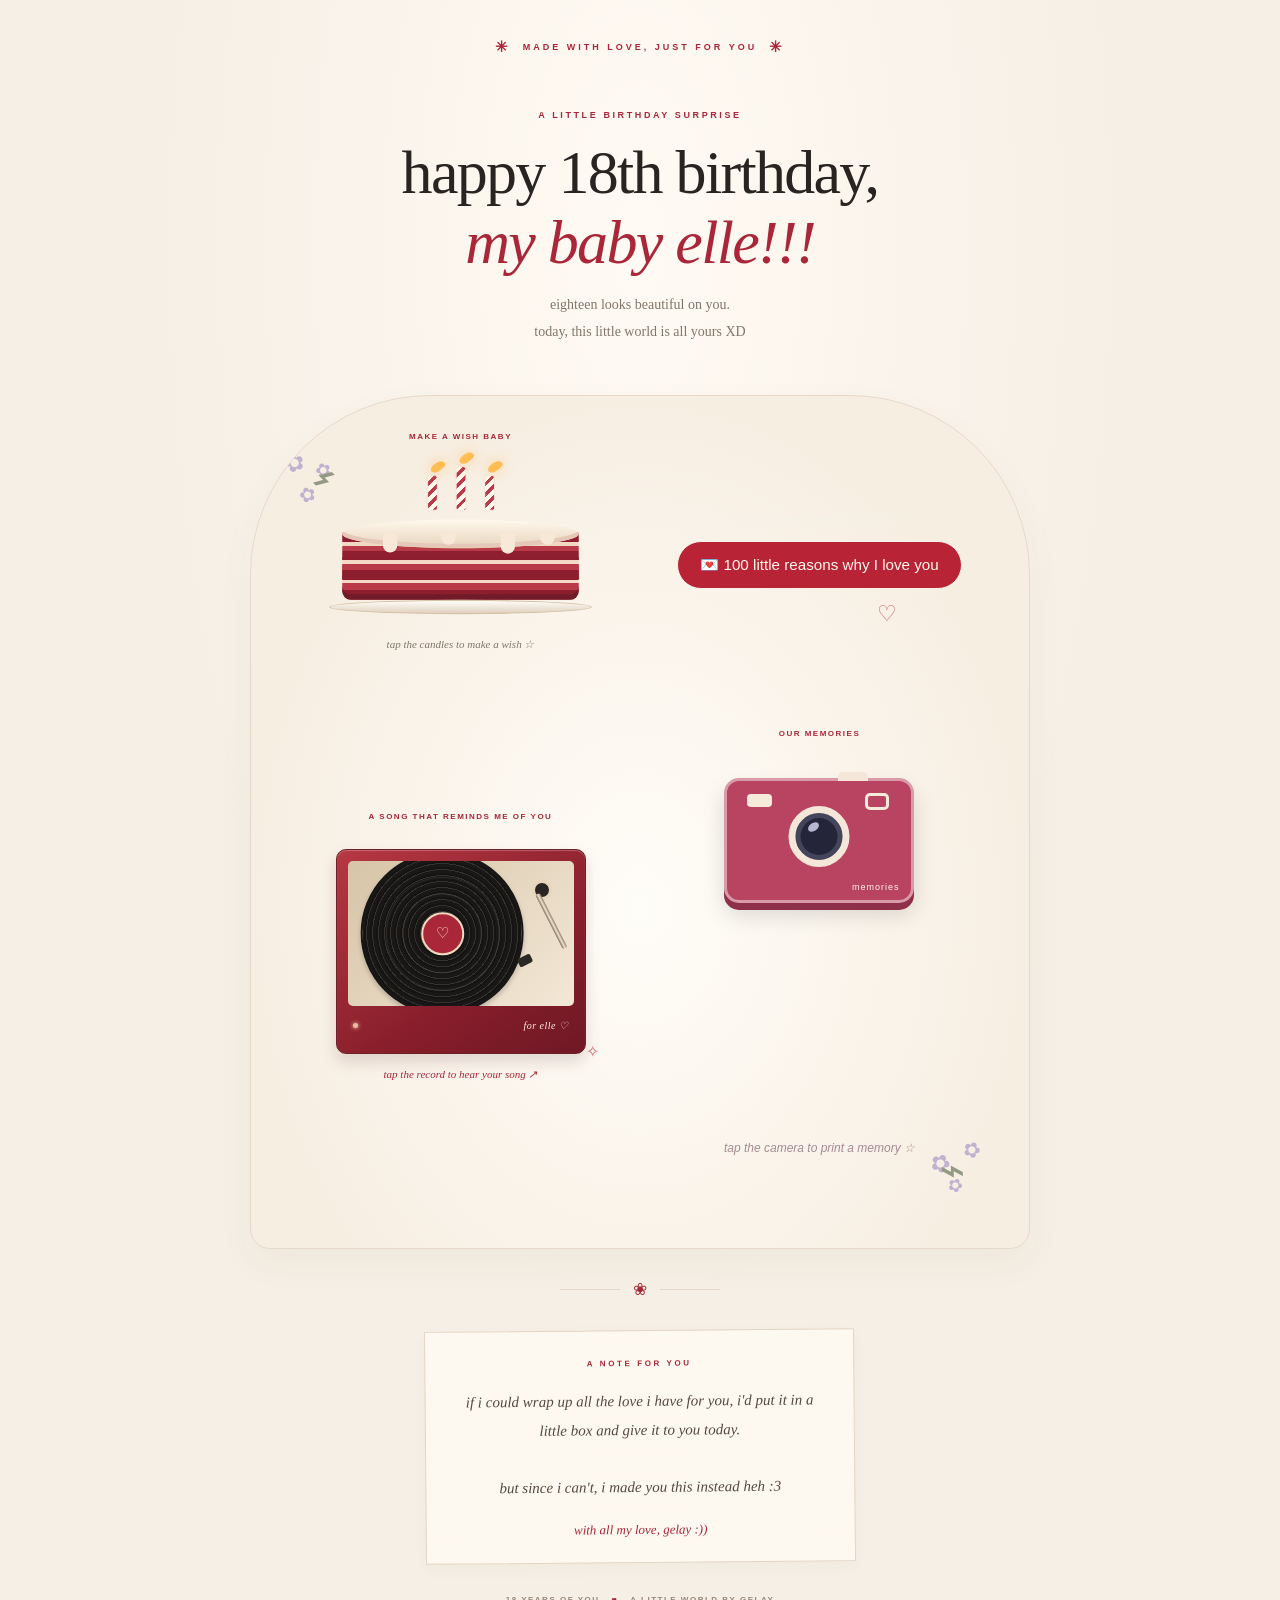
==== commit f6f3dc32: "Update index.html" ====
--- a/index.html
+++ b/index.html
@@ -141,9 +141,8 @@
 
         <p class="record-hint">tap the record to hear your song ↗</p>
       </section>
-    </section>
-
-    <!-- Polaroid camera -->
+      
+      <!-- Polaroid camera -->
   <section class="polaroid-area">
     <p class="object-label">OUR MEMORIES</p>
 
@@ -151,7 +150,7 @@
       class="polaroid-camera"
       id="polaroidButton"
       type="button"
-      aria-label="Print picture"
+      aria-label="Print a picture"
     >
       <span class="camera-flash"></span>
       <span class="camera-viewfinder"></span>
@@ -159,23 +158,24 @@
         <span class="lens-shine"></span>
       </span>
       <span class="camera-button"></span>
-      <span class="camera-brand">♡ memories ♡</span>
+      <span class="camera-brand">memories</span>
     </button>
 
     <div class="photo-slot" id="photoSlot" aria-live="polite">
       <div class="polaroid-photo" id="polaroidPhoto">
         <div class="photo-placeholder">
           <span>♡</span>
-          <p>our corememories</p>
+          <p>our memories</p>
         </div>
-        <p class="polaroid-caption">memorable moments with you >o<</p>
+        <p class="polaroid-caption">corememories with you</p>
       </div>
     </div>
 
     <p class="polaroid-hint" id="polaroidHint">
-      tap the camera to print a memory ♡
+      tap the camera to print a memory ☆
     </p>
   </section>
+    </section>
 
     <div class="scene-divider">
       <span></span> ❀ <span></span>
